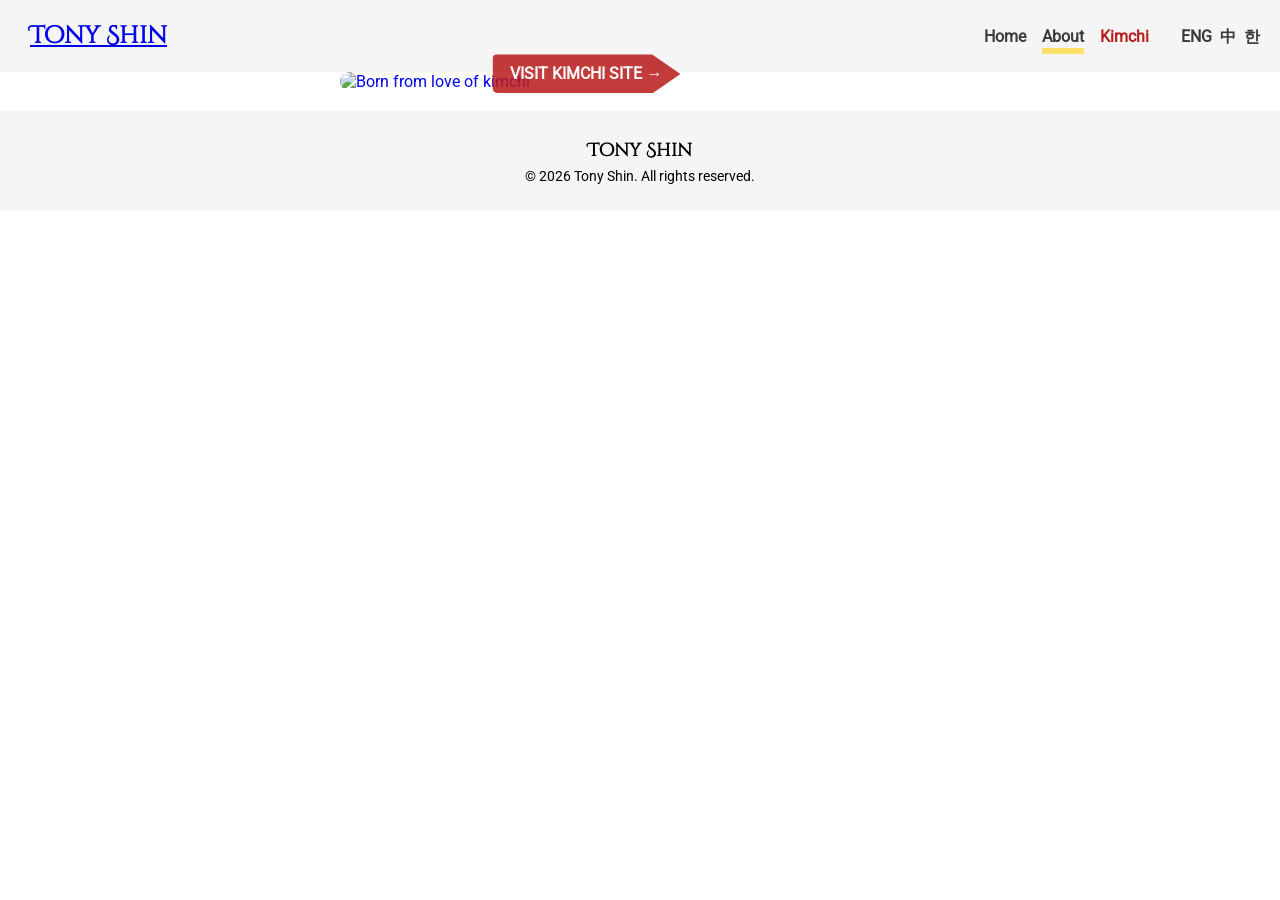
==== content/about.html @ 964c6d18 "Add About page" ====
<!DOCTYPE html>
<html lang="en">

<head>
    <meta charset="UTF-8">
    <meta name="viewport" content="width=device-width, initial-scale=1.0">
    <title>About | Tony Shin</title>
    <link rel="stylesheet" href="/css/style.css">

</head>

<body>
    <header>
        <h2 id="title"><a href="/content/index.html">Tony Shin</a></h2>
        <nav id="navbar">
            <ul class="nav-links">
                <li class="navbar-link"><a href="/content/index.html">Home</a></li>
                <li class="navbar-link active"><a href="/content/about.html">About</a></li>
                <li class="navbar-link kimchi"><a href="#">Kimchi</a></li>
            </ul>
            <ul class="lang">
                <li class="lang-link"><a href="#">ENG</a></li>
                <li class="lang-link"><a href="#">中</a></li>
                <li class="lang-link"><a href="#">한</a></li>
            </ul>
        </nav>

        <button class="menu-toggle" aria-label="open navigation menu">
            <span></span>
            <span></span>
            <span></span>
        </button>
        <div class="menu">
            <ul class="menu-links">
                <li class="menu-link"><a href="/content/index.html">Home</a></li>
                <li class="menu-link active"><a href="/content/about.html">About</a></li>
                <li class="menu-link kimchi"><a href="#">Kimchi</a></li>
            </ul>
            <ul class="menu-lang">
                <li class="lang-link"><a href="#">ENG</a></li>
                <li class="lang-link"><a href="#">中</a></li>
                <li class="lang-link"><a href="#">한</a></li>
            </ul>
        </div>
    </header>





    <section class="banner">
        <a class="kimchi-cta" href="#">
            <img src="https://res.cloudinary.com/brtweu9w/image/upload/v1793157450/5.jpg"
                alt="Born from love of kimchi">
            <span class="kimchi-btn">Visit Kimchi Site →</span>
        </a>
    </section>

    <footer>
        <p class="brand">Tony Shin</p>
        <p class="copy-right">&copy; 2026 Tony Shin. All rights reserved.</p>
    </footer>
    <script src="/js/index.js"></script>
</body>

</html>
---- css/style.css ----
/* #region fonts */
@font-face {
  font-family: "Cinzel";
  src: url("/assets/font/Cinzel_Decorative/CinzelDecorative-Regular.ttf")
    format("truetype");
  font-weight: 400;
  font-style: normal;
  font-display: swap;
}

/* quote fonts */
@font-face {
  font-family: "CormorantGaramond";
  src: url("/assets/font/Cormorant_Garamond/CormorantGaramond-VariableFont_wght.ttf")
    format("woff2");
  font-weight: 600;
  font-style: normal;
  font-display: swap;
}

/* body fonts */
@font-face {
  font-family: "roboto";
  src: url("/assets/font/Roboto/Roboto-VariableFont_wdth\,wght.ttf")
    format("woff2");
  font-weight: 400;
  font-style: normal;
  font-display: swap;
}

/* #endregion fonts*/

/* #region global scope */
:root {
  --text-color: #3a3a3a;
  --kimchi-red: #b91c1c;
  --font-family-brand: cinzel, sans-serif;
  --font-family-quote: cormorantgaramond, serif;
}

* {
  box-sizing: border-box;
}

html,
body {
  font-family: roboto, sans-serif;
  margin: 0;
  padding: 0;
}
/* #endregion global scope */

/* #region header */
header {
  display: flex;
  justify-content: space-between;
  align-items: center;
  margin: 0;
  background-color: #f5f5f5;
  position: relative;
}

.menu-toggle {
  display: none;
  width: 25px;
  height: 25px;
  padding: 0;
  margin-right: 30px;
  border: none;
  background-color: transparent;
  cursor: pointer;

  flex-direction: column;
  justify-content: center;
  align-items: center;
}

.menu-toggle span {
  display: block;
  width: 25px;
  height: 2px;
  background-color: #000;
  transition:
    transform 0.3s ease,
    opacity 0.3s ease;
}

.menu-toggle span:nth-child(1) {
  transform: translateY(-7px);
}

.menu-toggle span:nth-child(3) {
  transform: translateY(7px);
}

.menu-toggle.active span:nth-child(1) {
  transform: translateY(2px) rotate(45deg);
}

.menu-toggle.active span:nth-child(2) {
  opacity: 0;
}

.menu-toggle.active span:nth-child(3) {
  transform: translateY(-2px) rotate(-45deg);
}

#title {
  font-family: "Cinzel", sans-serif;
  display: inline-block;
  padding: 20px 0;
  font-weight: bold;
  margin: 0;
  color: var(--text-color);
  margin-left: 30px;
}

#navbar {
  display: flex;
  align-items: center;
  gap: 2rem;
  margin-right: 20px;
}

.nav-links {
  display: flex;
  align-items: center;
  margin: 0;
  padding: 0;
  list-style: none;
  gap: 1rem;
}

.lang {
  display: flex;
  align-items: center;
  margin: 0;
  padding: 0;
  list-style: none;
  gap: 0.5rem;
}

ul {
  margin: 0;
  padding: 0;
}

.lang-link {
  list-style: none;
  width: auto;
}

.menu {
  position: absolute;
  right: 20px;
  top: 70px;
  display: none;
  background-color: #f5f5f5;
  padding: 20px 30px;
  border-radius: 10px;
}

.menu-link {
  height: 50px;
  display: flex;
  flex-direction: column;
  justify-content: space-around;
  align-items: flex-start;
  list-style: none;
}

.navbar-link a,
.menu-link a,
.lang-link a {
  text-decoration: none;
  color: var(--text-color);
  font-weight: bold;
  font-size: 16px;
  cursor: pointer;
  display: inline-flex;
  align-items: center;
  line-height: 1;
}

.navbar-link a:hover {
  color: #000;
  font-weight: bold;
  text-shadow: 0px 5px 5px rgba(0, 0, 0, 0.2);
  text-transform: uppercase;
}

.navbar-link.active a,
.menu-link.active a {
  text-decoration: underline;
  text-decoration-color: #ffe169;
  text-underline-offset: 6px;
  text-decoration-thickness: 6px;
}

.kimchi a {
  color: var(--kimchi-red);
}

.kimchi a:hover {
  color: var(--kimchi-red);
}

/* #endregion header*/

/* #region hero section */
.hero,
.post-hero {
  display: flex;
  flex-direction: column;
  justify-content: center;
  align-items: center;
  width: 100%;
  min-height: clamp(300px, 40vh, 400px);
  padding: 0;
}

.hero h1,
.post-hero h1 {
  font-family: var(--font-family-brand);
  font-size: clamp(30px, 10vw, 80px);
  font-weight: 400;
  text-align: center;
  margin: 0;
}

.hero p,
.post-hero p {
  font-family: var(--font-family-quote);
  font-size: clamp(12px, 2vw, 80px);
  font-weight: 400;
  text-align: center;
  margin: 0;
}

/* #endregion hero section */

/* #region filter section*/
.filters {
  display: flex;
  flex-direction: column;
  align-items: center;
  gap: 1rem;
  margin: 0 30px 2rem;
}

#search-input,
.filter-buttons {
  width: min(400px, 100%);
}

#search-input {
  padding: 10px 14px;
  border: 1px solid #ddd;
  border-radius: 5px;
  font-family: inherit;
}

.filter-buttons {
  display: flex;
  flex-wrap: wrap;
  justify-content: space-between;
  gap: 0.5rem;
}

.filter-btn {
  flex: 1;
  text-align: center;
  padding: 8px 16px;
  border: none;
  border-radius: 5px;
  background: #f5f5f5;
  color: var(--text-color);
  font-weight: 700;
  cursor: pointer;
}

.filter-btn.active {
  background: #ffe169;
}

/* #endregion filter section*/

/* #region main section */
.photobox {
  position: relative;
  width: 100%;
  /* height: 100%; */
}

.photobox img {
  display: block;
  width: 100%;
  height: 100%;
  object-fit: cover;
  border-radius: 10px;
  transition: opacity 0.3s ease;
  aspect-ratio: 4 / 3;
  overflow: hidden;
}

.photobox img:hover {
  opacity: 0.8;
}

.photobox .date {
  position: absolute;
  bottom: 5px;
  left: 10px;
  color: #fff;
  background-color: rgba(0, 0, 0, 0.5);
  padding: 8px;
  border-radius: 5px;
}

.photobox .subject {
  visibility: hidden;
  position: absolute;
  top: 20px;
  left: 10px;
  color: var(--text-color);
  background-color: rgba(255, 225, 105, 0.7);
  padding: 8px;
  border-radius: 5px;
}
.photobox:hover .subject {
  visibility: visible;
}

.post {
  margin: 0 30px 3rem;
  display: grid;
  gap: 1rem;

  grid-template-areas:
    "box1 box3 box4"
    "box2 box3 box5";

  grid-template-columns: repeat(3, 1fr);
  grid-template-rows: repeat(2, 1fr);
}

.box1 {
  grid-area: box1;
}

.box2 {
  grid-area: box2;
  aspect-ratio: auto;
}

.box3 {
  grid-area: box3;
}

.box4 {
  grid-area: box4;
}

.box5 {
  grid-area: box5;
}

/* #endregion main section */

/* #region banner*/
.banner {
  width: 100%;
  display: flex;
  justify-content: center;
}

.kimchi-cta,
.kimchi-btn {
  transition:
    width 0.3s ease,
    padding 0.3s ease,
    font-size 0.3s ease,
    transform 0.3s ease;
}

.kimchi-cta {
  position: relative;
  width: min(600px, 90%);
  text-decoration: none;
}

.banner img {
  width: 100%;
  height: auto;
  aspect-ratio: 4 / 1;
  object-fit: cover;
  border-radius: 10px;
  margin-bottom: 20px;
  padding: 0;
}

.kimchi-btn {
  position: absolute;
  bottom: 45%;
  transform: translateX(-20%);
  background-color: rgba(185, 28, 28, 0.95);
  opacity: 90%;
  color: #fff;
  font-weight: 700;
  padding: 10px 18px;
  white-space: nowrap;
  clip-path: polygon(0 0, 85% 0, 100% 50%, 85% 100%, 0 100%);
  border-radius: 5px;
  text-transform: uppercase;
}

/* #endregion banner */

/* #region button */
.show-more {
  display: block;
  min-width: 150px;
  margin: 20px auto;
  padding: 10px;
  border: none;
  border-radius: 5px;
  color: var(--text-color);
  background-color: #ffe169;
  font-weight: 700;
  text-transform: uppercase;
  cursor: pointer;
}

.show-less {
  min-width: 150px;
  margin: 20px auto;
  padding: 10px;
  border: none;
  border-radius: 5px;
  color: #3a3a3a;
  background-color: #f5f5f5;
  font-weight: 700;
  text-transform: uppercase;
  cursor: pointer;
}

/* #endregion button*/

/* #region quote section */

.quote {
  display: flex;
  flex-direction: column;
  justify-content: center;
  align-items: center;
  width: 100%;
  min-height: clamp(500px, 10vh, 600px);
  padding: 0;
  position: relative;
}

.quote-indication {
  visibility: hidden;
  text-transform: uppercase;
  margin-bottom: 30px;
}

.quote-content {
  text-align: center;
  font-family: var(--font-family-quote);
  font-size: clamp(24px, 5vh, 40px);
  font-weight: 600;
  margin: 40px auto;
  padding: 0 50px;
}

.author {
  padding: 0 50px;
  text-align: center;
  color: rgba(35, 35, 35, 0.78);
}

.quote-content::before {
  content: "“";
  font-size: clamp(100px, 20vh, 150px);
  color: #ddd;
  display: block;
  line-height: 1;
  position: absolute;
  left: 5%;
  top: 50px;
}

/* #endregion quote section */

/* #region footer section */
footer {
  width: 100%;
  height: 100px;
  display: flex;
  justify-content: center;
  align-items: center;
  flex-direction: column;
  background-color: #f5f5f5;
}

footer .brand {
  font-family: var(--font-family-brand);
  font-size: 18px;
  font-weight: 900;
  margin: 0 0 5px 0;
}

footer .copy-right {
  font-size: 14px;
  font-weight: 400;
  margin: 0;
}
/* #endregion footer section */

/* #region media query */

@media (max-width: 1000px) {
  /* #region banner*/
  .kimchi-cta {
    margin-bottom: 20px;
  }

  .banner img {
    margin-bottom: 0;
  }

  .kimchi-btn {
    position: static;
    transform: none;
    display: block;
    width: fit-content;
    margin: 20px auto;
    text-align: center;
    background-color: var(--kimchi-red);
    opacity: 100%;
    color: #fff;
    font-weight: 400;
    padding: 10px 10px;
    white-space: nowrap;
    clip-path: polygon(0 0, 100% 0, 100% 50%, 100% 100%, 0 100%);
    border-radius: 5px;
    font-size: 0.8rem;
  }
  /* #endregion banner */
}

@media (max-width: 768px) {
  .menu-toggle {
    display: block;
  }
  #navbar {
    display: none;
  }

  .menu.active {
    display: flex;
    flex-direction: column;
    gap: 1rem;
  }

  .menu-lang {
    display: flex;
    gap: 0.75rem;
    list-style: none;
    margin: 0;
    padding: 0;
    border-top: 1px solid #ddd;
    padding-top: 0.75rem;
  }

  .post {
    grid-template-areas:
      "box1"
      "box2"
      "box3"
      "box4"
      "box5";

    grid-template-columns: 1fr;
  }
  .quote-indication {
    visibility: inherit;
  }

  .quote-content::before {
    content: "";
  }
}
/* #endregion media query */
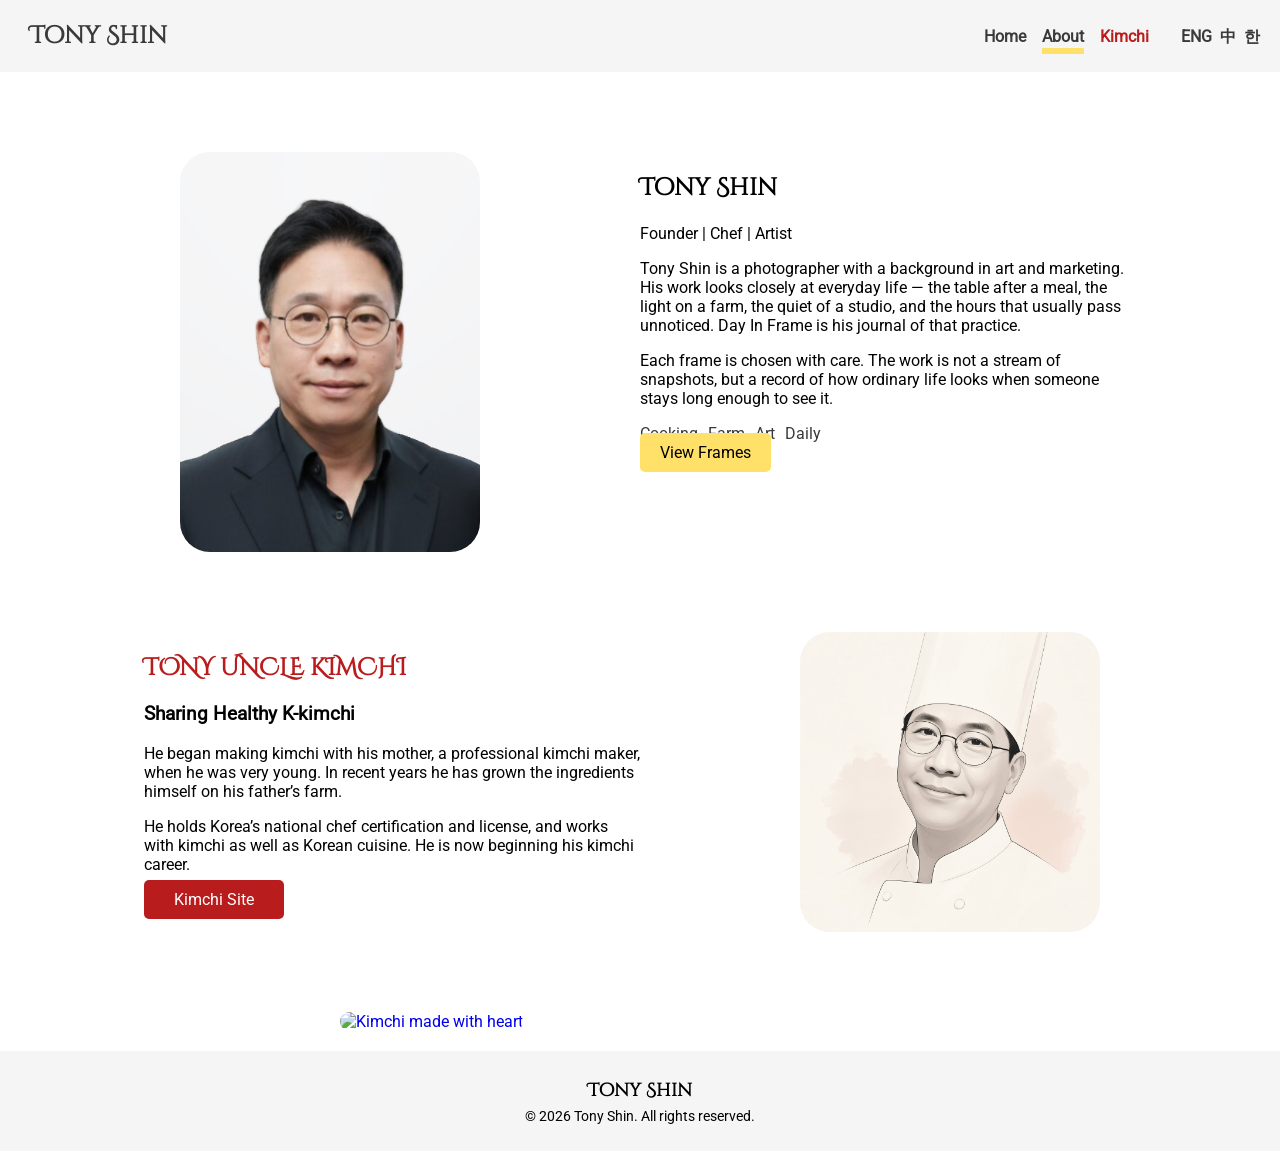
==== commit 935a98b6: "Add about page layout" ====
--- a/content/about.html
+++ b/content/about.html
@@ -6,6 +6,7 @@
     <meta name="viewport" content="width=device-width, initial-scale=1.0">
     <title>About | Tony Shin</title>
     <link rel="stylesheet" href="/css/style.css">
+    <link rel="stylesheet" href="/css/about.css">
 
 </head>
 
@@ -44,15 +45,51 @@
         </div>
     </header>
 
+    <main id="container">
+        <section class="about-general">
+            <figure class="about-photo">
+                <img src="/assets/image/Tony/tony-professional.png" alt="Portrait of Tony Shin, photographer">
+            </figure>
 
+            <div class="about-tony">
+                <h1 class="about-name">Tony Shin</h1>
+                <p class="about-role">Founder | Chef | Artist </p>
+                <p class="about-bio">Tony Shin is a photographer with a background in art and marketing. His work looks
+                    closely at everyday life — the table after a meal, the light on a farm, the quiet of a studio, and
+                    the hours that usually pass unnoticed. Day In Frame is his journal of that practice.</p>
+                <p class="about-bio">Each frame is chosen with care. The work is not a stream of snapshots, but a record
+                    of how ordinary life looks when someone stays long enough to see it.</p>
+                <ul class="practices">
+                    <li>Cooking</li>
+                    <li>Farm</li>
+                    <li>Art</li>
+                    <li>Daily</li>
+                </ul>
+                <a class="btn-frames" href="/content/index.html">View Frames</a>
+            </div>
+        </section>
 
+        <section class="about-brand">
+            <div class="about-tonyuncle">
+                <h2 class="about-name">Tony Uncle Kimchi</h2>
+                <h3 class="kimchi-heading">Sharing Healthy K-kimchi</h3>
+                <p class="about-bio">He began making kimchi with his mother, a professional kimchi maker, when he was
+                    very young. In recent years he has grown the ingredients himself on his father’s farm.</p>
+                <p class="about-bio">He holds Korea’s national chef certification and license, and works with kimchi as
+                    well as Korean cuisine. He is now beginning his kimchi career.</p>
+                <a class="btn-kimchi" href="#">Kimchi Site</a>
+            </div>
+            <figure class="about-chef-photo">
+                <img src="/assets/image/Tony/tony-chief.jpg" alt="Illustrated portrait of Tony Shin as a chef">
+            </figure>
+        </section>
+    </main>
 
 
     <section class="banner">
         <a class="kimchi-cta" href="#">
             <img src="https://res.cloudinary.com/brtweu9w/image/upload/v1793157450/5.jpg"
                 alt="Born from love of kimchi">
-            <span class="kimchi-btn">Visit Kimchi Site →</span>
         </a>
     </section>
 
@@ -60,7 +97,7 @@
         <p class="brand">Tony Shin</p>
         <p class="copy-right">&copy; 2026 Tony Shin. All rights reserved.</p>
     </footer>
-    <script src="/js/index.js"></script>
+    <script src="/js/about.js"></script>
 </body>
 
 </html>
--- a/css/style.css
+++ b/css/style.css
@@ -34,6 +34,7 @@
 :root {
   --text-color: #3a3a3a;
   --kimchi-red: #b91c1c;
+  --yellow-theme: #ffe169;
   --font-family-brand: cinzel, sans-serif;
   --font-family-quote: cormorantgaramond, serif;
 }
--- a/css/about.css
+++ b/css/about.css
@@ -0,0 +1,67 @@
+#title a {
+  color: inherit;
+  text-decoration: none;
+}
+
+.about-general,
+.about-brand {
+  display: grid;
+  grid-template-columns: 1fr 1fr;
+  margin: 80px 20px;
+}
+
+.about-photo,
+.about-chef-photo {
+  display: flex;
+  justify-content: center;
+  padding: 0;
+  margin: 0;
+}
+
+figure img {
+  width: min(300px, 80%);
+  object-fit: cover;
+  border-radius: 30px;
+}
+
+h1.about-name,
+h2.about-name {
+  font-family: var(--font-family-brand);
+}
+
+h2.about-name {
+  color: var(--kimchi-red);
+  text-transform: uppercase;
+}
+
+.about-tonyuncle {
+  margin-left: 20%;
+}
+
+.about-tony {
+  margin-right: 20%;
+}
+
+.practices {
+  list-style: none;
+  display: flex;
+  gap: 10px;
+  color: var(--text-color);
+}
+
+.btn-frames {
+  background-color: var(--yellow-theme);
+  border-radius: 5px;
+  text-decoration: none;
+  color: inherit;
+  padding: 10px 20px;
+}
+
+.btn-kimchi {
+  background-color: var(--kimchi-red);
+  padding: 10px 30px;
+  margin-top: 15px;
+  border-radius: 5px;
+  text-decoration: none;
+  color: white;
+}
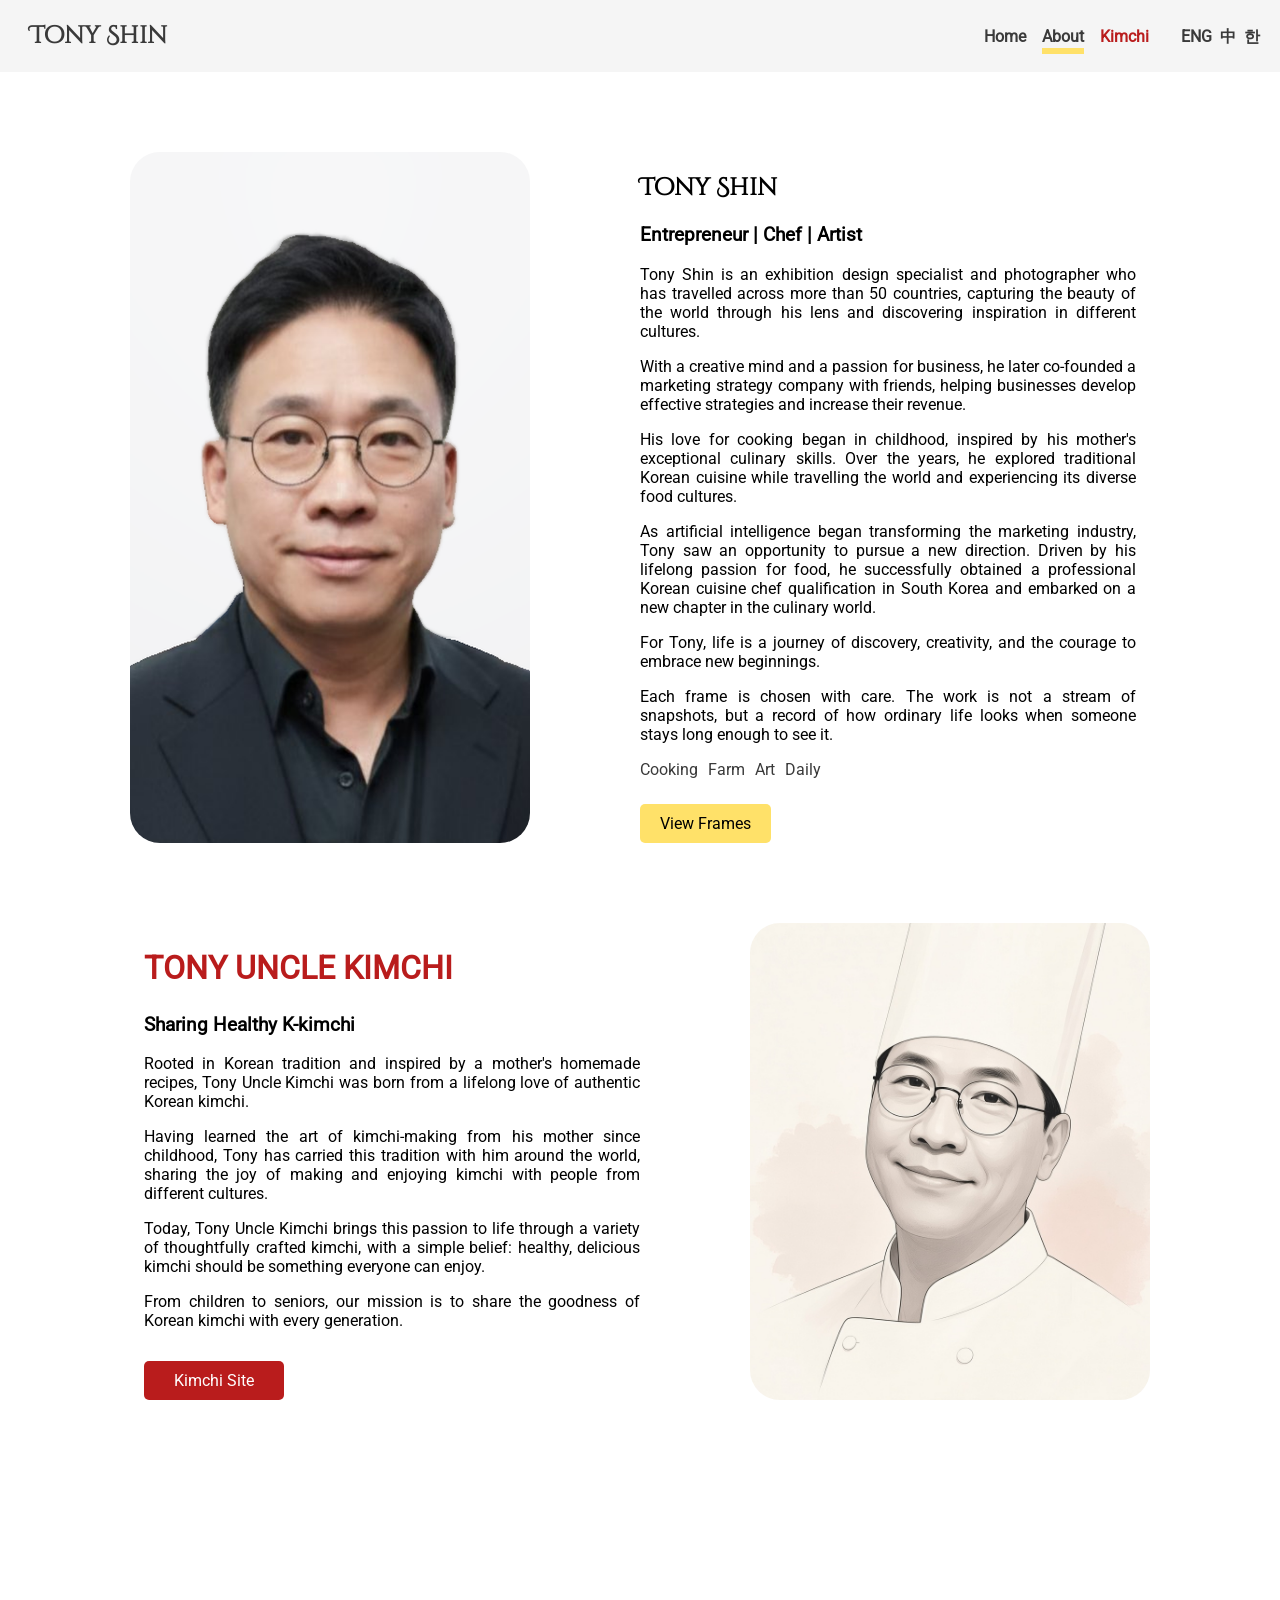
==== commit 7e5eeff3: "Improve About page layout and mobile spacing" ====
--- a/content/about.html
+++ b/content/about.html
@@ -53,10 +53,31 @@
 
             <div class="about-tony">
                 <h1 class="about-name">Tony Shin</h1>
-                <p class="about-role">Founder | Chef | Artist </p>
-                <p class="about-bio">Tony Shin is a photographer with a background in art and marketing. His work looks
-                    closely at everyday life — the table after a meal, the light on a farm, the quiet of a studio, and
-                    the hours that usually pass unnoticed. Day In Frame is his journal of that practice.</p>
+                <h3 class="subheading">Entrepreneur | Chef | Artist </h3>
+                <p class="about-bio">
+                    Tony Shin is an exhibition design specialist and photographer who has travelled across more than 50
+                    countries, capturing the beauty of the world through his lens and discovering inspiration in
+                    different cultures.
+                </p>
+                <p class="about-bio">
+                    With a creative mind and a passion for business, he later co-founded a marketing strategy company
+                    with friends, helping businesses develop effective strategies and increase their revenue.
+                </p>
+                <p class="about-bio">
+                    His love for cooking began in childhood, inspired by his mother's exceptional culinary skills. Over
+                    the years, he explored traditional Korean cuisine while travelling the world and experiencing its
+                    diverse food cultures.
+                </p>
+                <p class="about-bio">
+                    As artificial intelligence began transforming the marketing industry, Tony saw an opportunity to
+                    pursue a new direction. Driven by his lifelong passion for food, he successfully obtained a
+                    professional Korean cuisine chef qualification in South Korea and embarked on a new chapter in the
+                    culinary world.
+                </p>
+                <p class="about-bio">
+                    For Tony, life is a journey of discovery, creativity, and the courage to embrace new beginnings.
+
+                </p>
                 <p class="about-bio">Each frame is chosen with care. The work is not a stream of snapshots, but a record
                     of how ordinary life looks when someone stays long enough to see it.</p>
                 <ul class="practices">
@@ -72,11 +93,24 @@
         <section class="about-brand">
             <div class="about-tonyuncle">
                 <h2 class="about-name">Tony Uncle Kimchi</h2>
-                <h3 class="kimchi-heading">Sharing Healthy K-kimchi</h3>
-                <p class="about-bio">He began making kimchi with his mother, a professional kimchi maker, when he was
-                    very young. In recent years he has grown the ingredients himself on his father’s farm.</p>
-                <p class="about-bio">He holds Korea’s national chef certification and license, and works with kimchi as
-                    well as Korean cuisine. He is now beginning his kimchi career.</p>
+                <h3 class="subheading">Sharing Healthy K-kimchi</h3>
+                <p class="about-bio">Rooted in Korean tradition and inspired by a mother's homemade recipes, Tony Uncle
+                    Kimchi was born from a lifelong love of authentic Korean kimchi.</p>
+                <p class="about-bio">
+                    Having learned the art of kimchi-making from his mother since childhood, Tony has carried this
+                    tradition with him around the world, sharing the joy of making and enjoying kimchi with people from
+                    different cultures.
+                </p>
+                <p class="about-bio">
+                    Today, Tony Uncle Kimchi brings this passion to life through a variety of thoughtfully crafted
+                    kimchi, with a simple belief: healthy, delicious kimchi should be something everyone can enjoy.
+                </p>
+
+                <p class="about-bio">
+                    From children to seniors, our mission is to share the goodness of Korean kimchi with every
+                    generation.
+                </p>
+
                 <a class="btn-kimchi" href="#">Kimchi Site</a>
             </div>
             <figure class="about-chef-photo">
--- a/css/style.css
+++ b/css/style.css
@@ -193,7 +193,7 @@
 .navbar-link.active a,
 .menu-link.active a {
   text-decoration: underline;
-  text-decoration-color: #ffe169;
+  text-decoration-color: var(--yellow-theme);
   text-underline-offset: 6px;
   text-decoration-thickness: 6px;
 }
--- a/css/about.css
+++ b/css/about.css
@@ -1,3 +1,7 @@
+* {
+  box-sizing: border-box;
+}
+
 #title a {
   color: inherit;
   text-decoration: none;
@@ -19,27 +23,29 @@
 }
 
 figure img {
-  width: min(300px, 80%);
+  width: min(400px, 80%);
   object-fit: cover;
   border-radius: 30px;
 }
 
-h1.about-name,
-h2.about-name {
+h1.about-name {
   font-family: var(--font-family-brand);
 }
 
 h2.about-name {
+  font-size: 2rem;
   color: var(--kimchi-red);
   text-transform: uppercase;
 }
 
 .about-tonyuncle {
   margin-left: 20%;
+  text-align: justify;
 }
 
 .about-tony {
   margin-right: 20%;
+  text-align: justify;
 }
 
 .practices {
@@ -47,21 +53,51 @@
   display: flex;
   gap: 10px;
   color: var(--text-color);
+  padding: 0;
+  flex-wrap: wrap;
+  margin-bottom: 10px;
+}
+
+.btn-frames,
+.btn-kimchi {
+  border-radius: 5px;
+  text-decoration: none;
+  margin-top: 15px;
+  display: inline-block;
 }
 
 .btn-frames {
   background-color: var(--yellow-theme);
-  border-radius: 5px;
-  text-decoration: none;
   color: inherit;
   padding: 10px 20px;
+  display: inline-block;
 }
 
 .btn-kimchi {
   background-color: var(--kimchi-red);
   padding: 10px 30px;
-  margin-top: 15px;
-  border-radius: 5px;
-  text-decoration: none;
   color: white;
 }
+
+@media (max-width: 768px) {
+  .about-general,
+  .about-brand {
+    display: grid;
+    grid-template-columns: 1fr;
+    margin: 0;
+  }
+  .about-tony,
+  .about-tonyuncle {
+    margin: 30px;
+    display: flex;
+    flex-direction: column;
+    align-items: center;
+  }
+
+  figure img {
+    margin-top: 20px;
+  }
+  .about-chef-photo {
+    margin-bottom: 20px;
+  }
+}
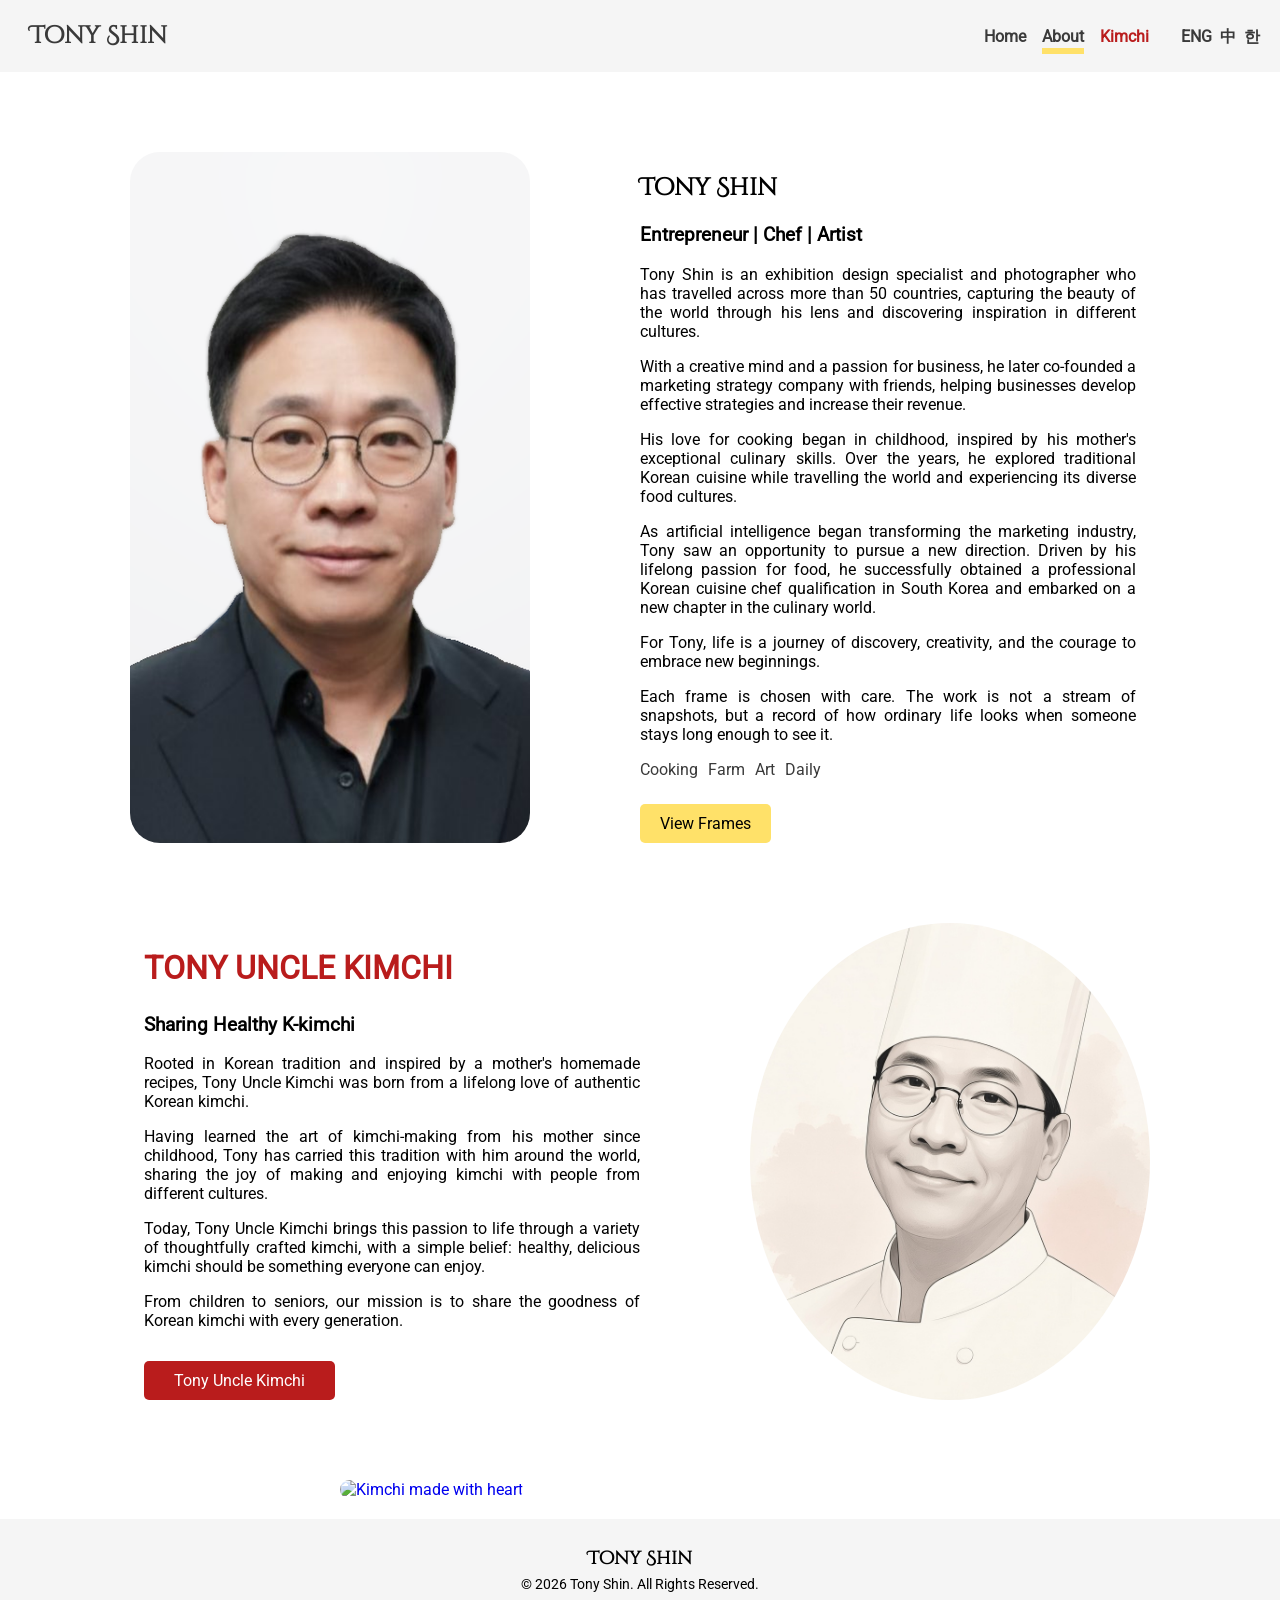
==== commit 11fcaa50: "dd language switcher and i18n marks on Home, About, and Post" ====
--- a/content/about.html
+++ b/content/about.html
@@ -15,9 +15,9 @@
         <h2 id="title"><a href="/content/index.html">Tony Shin</a></h2>
         <nav id="navbar">
             <ul class="nav-links">
-                <li class="navbar-link"><a href="/content/index.html">Home</a></li>
-                <li class="navbar-link active"><a href="/content/about.html">About</a></li>
-                <li class="navbar-link kimchi"><a href="#">Kimchi</a></li>
+                <li class="navbar-link"><a href="/content/index.html" data-i18n="nav.home">Home</a></li>
+                <li class="navbar-link active"><a href="/content/about.html" data-i18n="nav.about">About</a></li>
+                <li class="navbar-link kimchi"><a href="#" data-i18n="nav.kimchi">Kimchi</a></li>
             </ul>
             <ul class="lang">
                 <li class="lang-link"><a href="#">ENG</a></li>
@@ -33,9 +33,9 @@
         </button>
         <div class="menu">
             <ul class="menu-links">
-                <li class="menu-link"><a href="/content/index.html">Home</a></li>
-                <li class="menu-link active"><a href="/content/about.html">About</a></li>
-                <li class="menu-link kimchi"><a href="#">Kimchi</a></li>
+                <li class="menu-link"><a href="/content/index.html" data-i18n="nav.home">Home</a></li>
+                <li class="menu-link active"><a href="/content/about.html" data-i18n="nav.about">About</a></li>
+                <li class="menu-link kimchi"><a href="#" data-i18n="nav.kimchi">Kimchi</a></li>
             </ul>
             <ul class="menu-lang">
                 <li class="lang-link"><a href="#">ENG</a></li>
@@ -52,8 +52,8 @@
             </figure>
 
             <div class="about-tony">
-                <h1 class="about-name">Tony Shin</h1>
-                <h3 class="subheading">Entrepreneur | Chef | Artist </h3>
+                <h1 class="about-name" data-i18n="about.title">Tony Shin</h1>
+                <h3 class="subheading" data-i18n="about.role">Entrepreneur | Chef | Artist </h3>
                 <p class="about-bio">
                     Tony Shin is an exhibition design specialist and photographer who has travelled across more than 50
                     countries, capturing the beauty of the world through his lens and discovering inspiration in
@@ -81,19 +81,19 @@
                 <p class="about-bio">Each frame is chosen with care. The work is not a stream of snapshots, but a record
                     of how ordinary life looks when someone stays long enough to see it.</p>
                 <ul class="practices">
-                    <li>Cooking</li>
-                    <li>Farm</li>
-                    <li>Art</li>
-                    <li>Daily</li>
+                    <li data-i18n="filter.cooking">Cooking</li>
+                    <li data-i18n="filter.farm">Farm</li>
+                    <li data-i18n="filter.art">Art</li>
+                    <li data-i18n="filter.daily">Daily</li>
                 </ul>
-                <a class="btn-frames" href="/content/index.html">View Frames</a>
+                <a class="btn-frames" href="/content/index.html" data-i18n="btn.viewFrames">View Frames</a>
             </div>
         </section>
 
         <section class="about-brand">
             <div class="about-tonyuncle">
-                <h2 class="about-name">Tony Uncle Kimchi</h2>
-                <h3 class="subheading">Sharing Healthy K-kimchi</h3>
+                <h2 class="about-name" data-i18n="about.brand">Tony Uncle Kimchi</h2>
+                <h3 class="subheading" data-i18n="about.kimchiHeading">Sharing Healthy K-kimchi</h3>
                 <p class="about-bio">Rooted in Korean tradition and inspired by a mother's homemade recipes, Tony Uncle
                     Kimchi was born from a lifelong love of authentic Korean kimchi.</p>
                 <p class="about-bio">
@@ -111,7 +111,7 @@
                     generation.
                 </p>
 
-                <a class="btn-kimchi" href="#">Kimchi Site</a>
+                <a class="btn-kimchi" href="#" data-i18n="about.kimchiName">Kimchi Site</a>
             </div>
             <figure class="about-chef-photo">
                 <img src="/assets/image/Tony/tony-chief.jpg" alt="Illustrated portrait of Tony Shin as a chef">
@@ -129,8 +129,9 @@
 
     <footer>
         <p class="brand">Tony Shin</p>
-        <p class="copy-right">&copy; 2026 Tony Shin. All rights reserved.</p>
+        <p class="copy-right" data-i18n="footer.copyright">&copy; 2026 Tony Shin. All rights reserved.</p>
     </footer>
+    <script src="/js/i18n.js"></script>
     <script src="/js/about.js"></script>
 </body>
 
--- a/css/style.css
+++ b/css/style.css
@@ -59,6 +59,11 @@
   margin: 0;
   background-color: #f5f5f5;
   position: relative;
+}
+
+#title a {
+  color: inherit;
+  text-decoration: none;
 }
 
 .menu-toggle {
@@ -408,7 +413,7 @@
   opacity: 90%;
   color: #fff;
   font-weight: 700;
-  padding: 10px 18px;
+  padding: 10px 40px 10px 20px;
   white-space: nowrap;
   clip-path: polygon(0 0, 85% 0, 100% 50%, 85% 100%, 0 100%);
   border-radius: 5px;
--- a/css/about.css
+++ b/css/about.css
@@ -79,6 +79,10 @@
   color: white;
 }
 
+.about-chef-photo img {
+  border-radius: 50%;
+}
+
 @media (max-width: 768px) {
   .about-general,
   .about-brand {
@@ -92,6 +96,7 @@
     display: flex;
     flex-direction: column;
     align-items: center;
+    text-align: center;
   }
 
   figure img {
@@ -99,5 +104,6 @@
   }
   .about-chef-photo {
     margin-bottom: 20px;
+    order: -1;
   }
 }
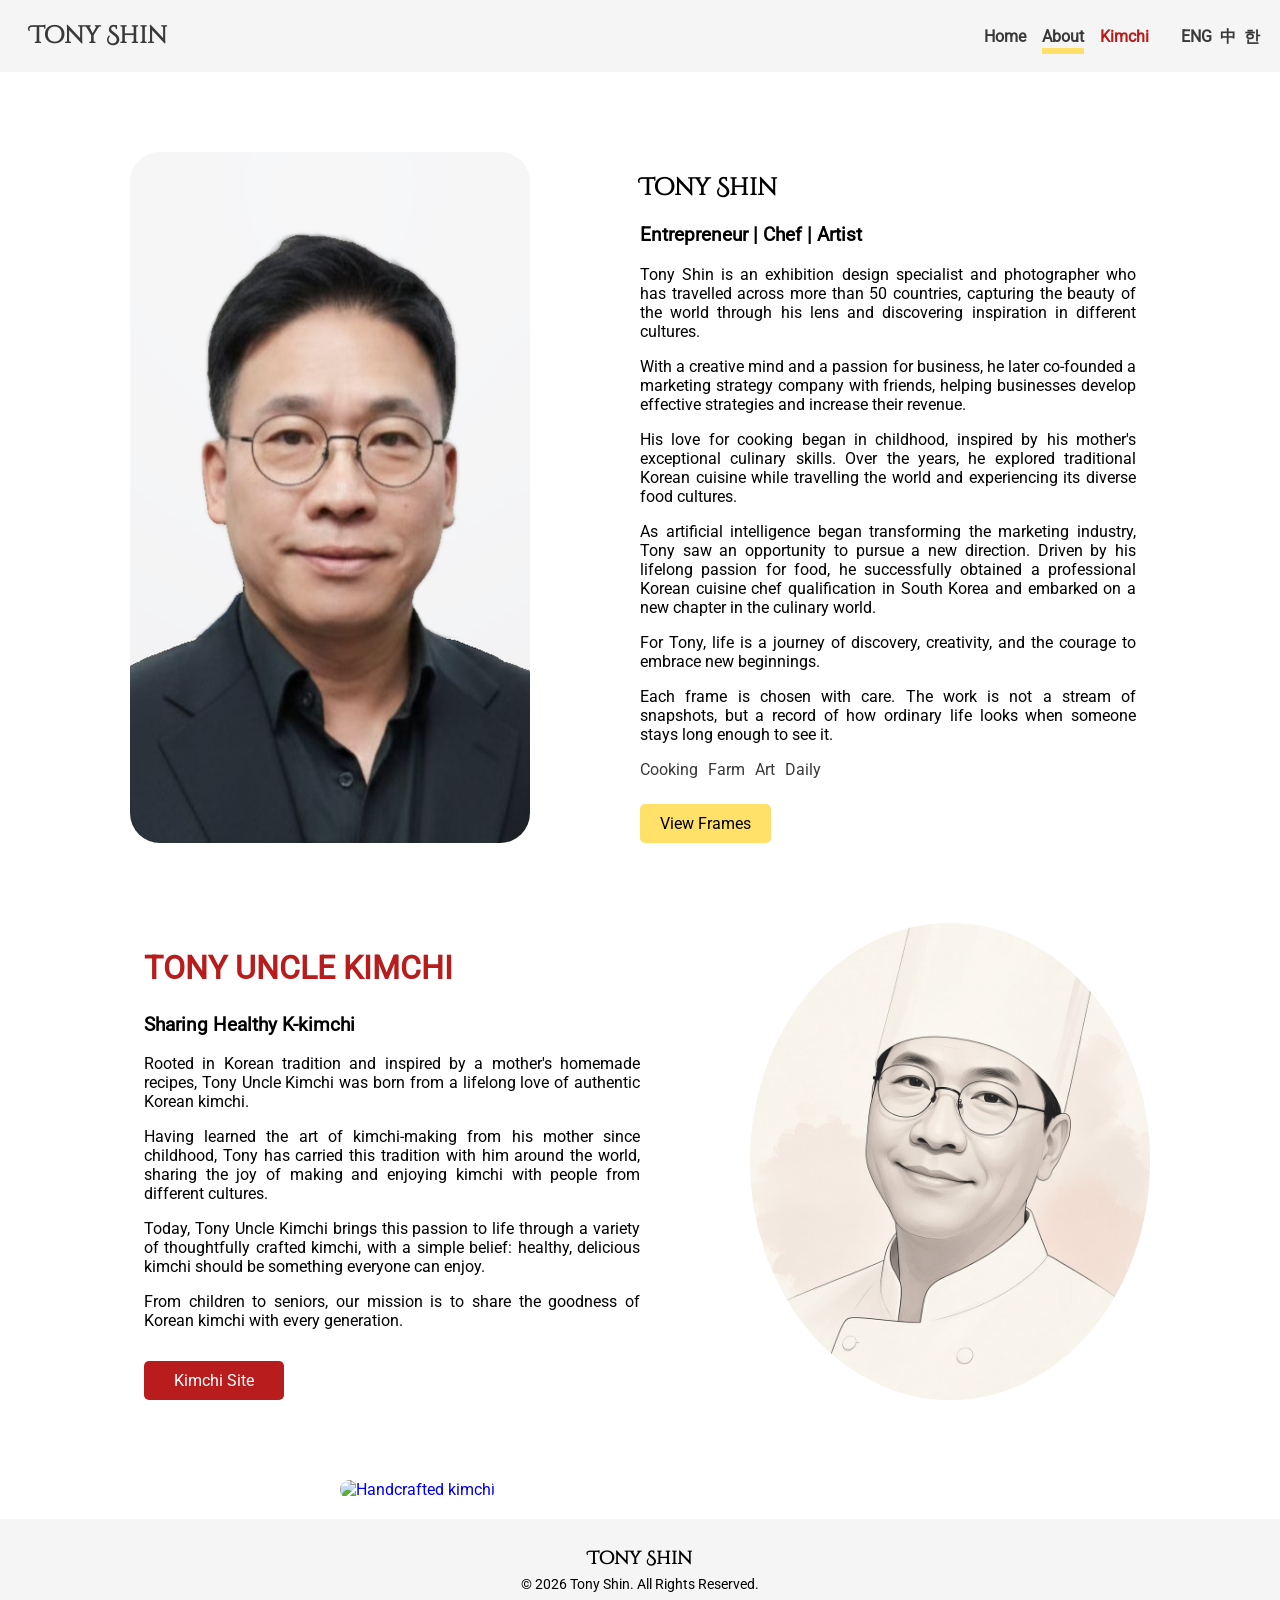
==== commit b268a1c9: "Correct the typos" ====
--- a/content/about.html
+++ b/content/about.html
@@ -111,7 +111,7 @@
                     generation.
                 </p>
 
-                <a class="btn-kimchi" href="#" data-i18n="about.kimchiName">Kimchi Site</a>
+                <a class="btn-kimchi" href="#" data-i18n="btn.kimchiSite">Kimchi Site</a>
             </div>
             <figure class="about-chef-photo">
                 <img src="/assets/image/Tony/tony-chief.jpg" alt="Illustrated portrait of Tony Shin as a chef">
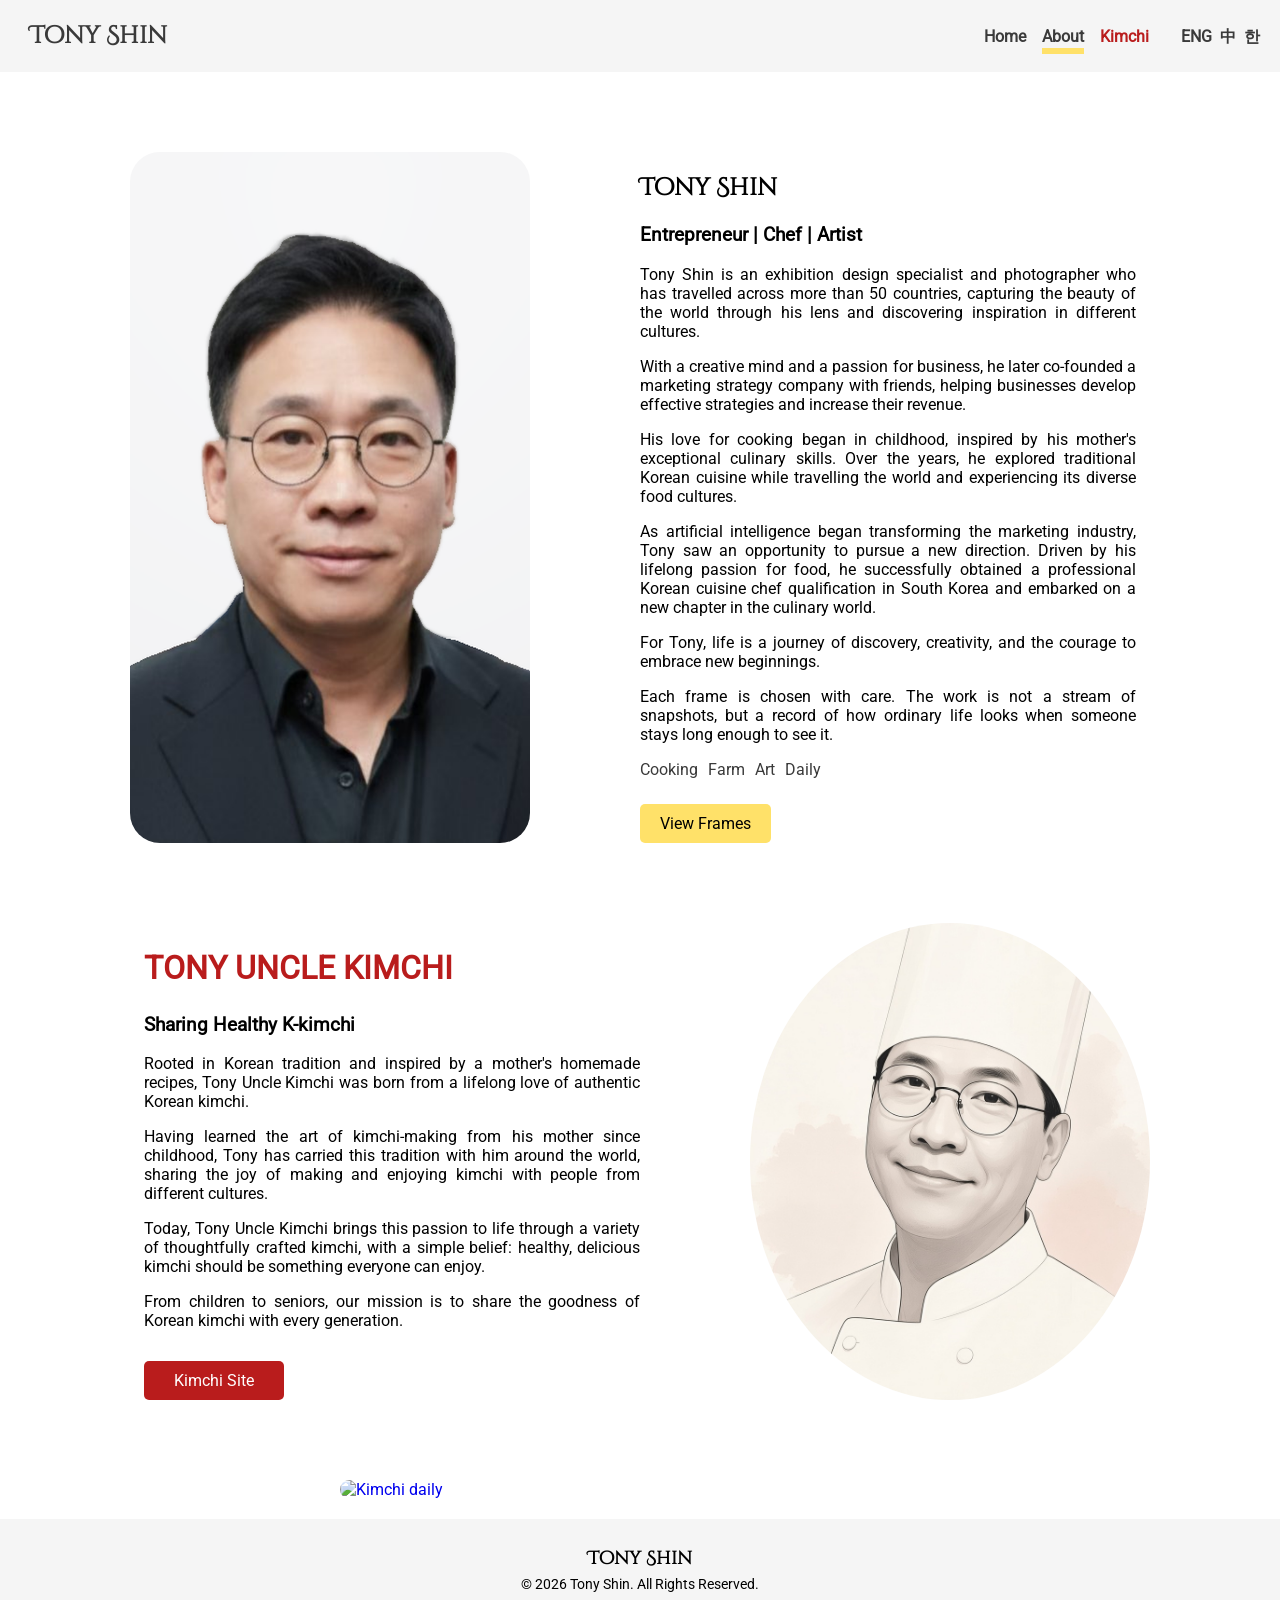
==== commit 34f37002: "Add Traditional Chinese and Korean translations for the About paragraphs" ====
--- a/content/about.html
+++ b/content/about.html
@@ -54,31 +54,32 @@
             <div class="about-tony">
                 <h1 class="about-name" data-i18n="about.title">Tony Shin</h1>
                 <h3 class="subheading" data-i18n="about.role">Entrepreneur | Chef | Artist </h3>
-                <p class="about-bio">
+                <p class="about-bio" data-i18n="about.bio1">
                     Tony Shin is an exhibition design specialist and photographer who has travelled across more than 50
                     countries, capturing the beauty of the world through his lens and discovering inspiration in
                     different cultures.
                 </p>
-                <p class="about-bio">
+                <p class="about-bio" data-i18n="about.bio2">
                     With a creative mind and a passion for business, he later co-founded a marketing strategy company
                     with friends, helping businesses develop effective strategies and increase their revenue.
                 </p>
-                <p class="about-bio">
+                <p class="about-bio" data-i18n="about.bio3">
                     His love for cooking began in childhood, inspired by his mother's exceptional culinary skills. Over
                     the years, he explored traditional Korean cuisine while travelling the world and experiencing its
                     diverse food cultures.
                 </p>
-                <p class="about-bio">
+                <p class="about-bio" data-i18n="about.bio4">
                     As artificial intelligence began transforming the marketing industry, Tony saw an opportunity to
                     pursue a new direction. Driven by his lifelong passion for food, he successfully obtained a
                     professional Korean cuisine chef qualification in South Korea and embarked on a new chapter in the
                     culinary world.
                 </p>
-                <p class="about-bio">
+                <p class="about-bio" data-i18n="about.bio5">
                     For Tony, life is a journey of discovery, creativity, and the courage to embrace new beginnings.
 
                 </p>
-                <p class="about-bio">Each frame is chosen with care. The work is not a stream of snapshots, but a record
+                <p class="about-bio" data-i18n="about.bio6">Each frame is chosen with care. The work is not a stream of
+                    snapshots, but a record
                     of how ordinary life looks when someone stays long enough to see it.</p>
                 <ul class="practices">
                     <li data-i18n="filter.cooking">Cooking</li>
@@ -94,19 +95,20 @@
             <div class="about-tonyuncle">
                 <h2 class="about-name" data-i18n="about.brand">Tony Uncle Kimchi</h2>
                 <h3 class="subheading" data-i18n="about.kimchiHeading">Sharing Healthy K-kimchi</h3>
-                <p class="about-bio">Rooted in Korean tradition and inspired by a mother's homemade recipes, Tony Uncle
+                <p class="about-bio" data-i18n="about.brand1">Rooted in Korean tradition and inspired by a mother's
+                    homemade recipes, Tony Uncle
                     Kimchi was born from a lifelong love of authentic Korean kimchi.</p>
-                <p class="about-bio">
+                <p class="about-bio" data-i18n="about.brand2">
                     Having learned the art of kimchi-making from his mother since childhood, Tony has carried this
                     tradition with him around the world, sharing the joy of making and enjoying kimchi with people from
                     different cultures.
                 </p>
-                <p class="about-bio">
+                <p class="about-bio" data-i18n="about.brand3">
                     Today, Tony Uncle Kimchi brings this passion to life through a variety of thoughtfully crafted
                     kimchi, with a simple belief: healthy, delicious kimchi should be something everyone can enjoy.
                 </p>
 
-                <p class="about-bio">
+                <p class="about-bio" data-i18n="about.brand4">
                     From children to seniors, our mission is to share the goodness of Korean kimchi with every
                     generation.
                 </p>
